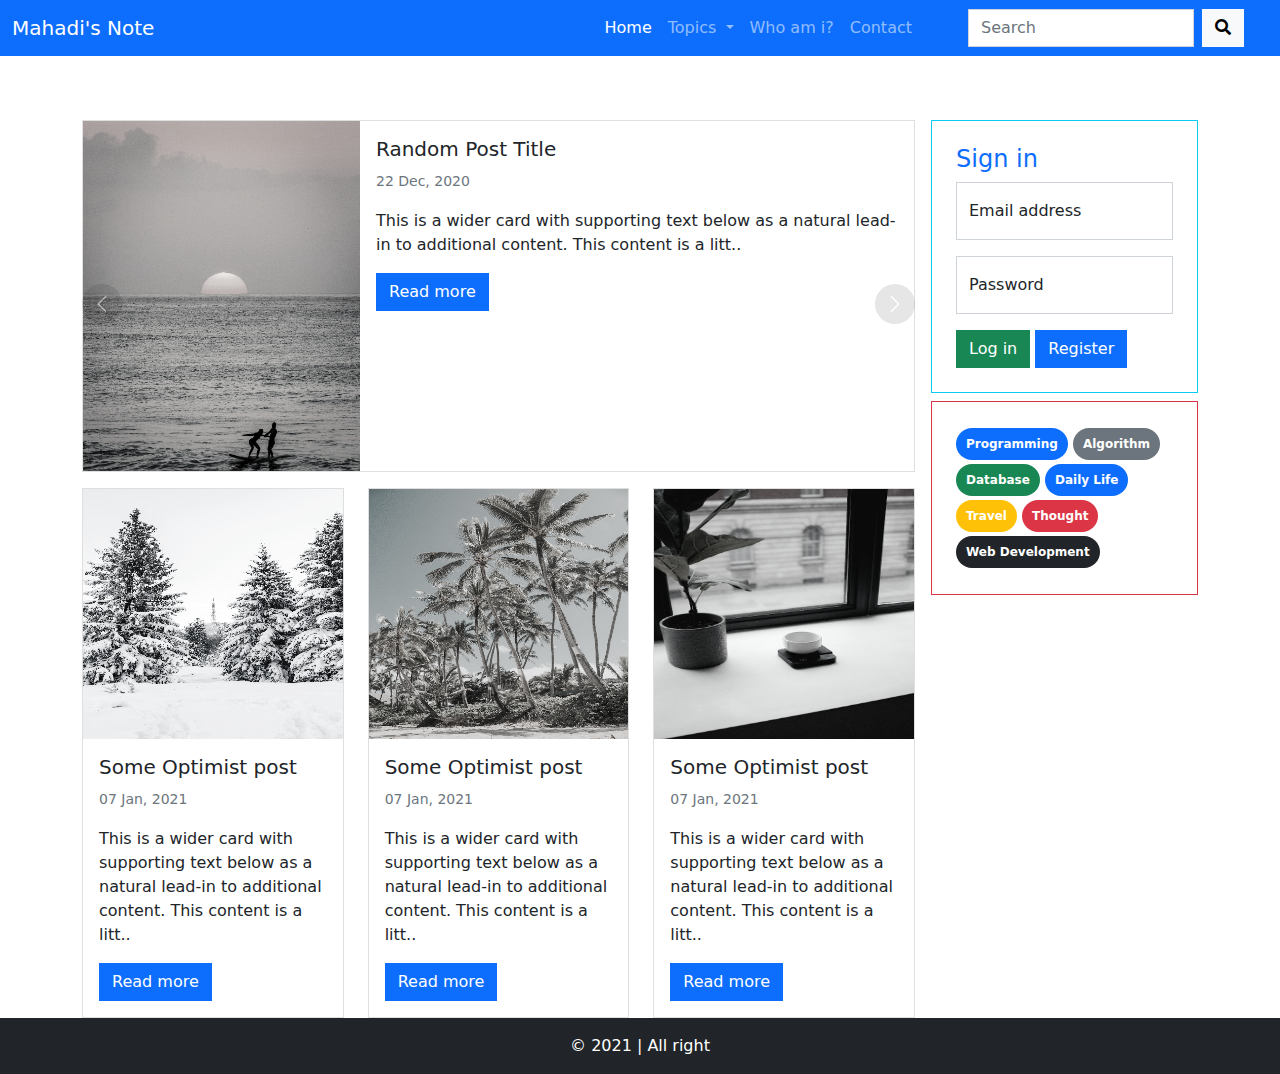
==== template/index.html @ 7c378ea9 "working on template" ====
<!DOCTYPE html>
<html lang="en">
<head>
    <meta charset="UTF-8">
    <meta name="viewport" content="width=device-width, initial-scale=1.0">
    <title>Blog | Mahadi Hasan</title>
    
    <!-- CSS -->
    <link rel="stylesheet" href="resources/css/bootstrap.min.css">
    <link rel="stylesheet" href="resources/css/all.min.css">
    <link rel="stylesheet" href="resources/css/owl.carousel.min.css">
    <link rel="stylesheet" href="resources/css/owl.theme.default.css">
    <link rel="stylesheet" href="resources/css/style.css">
    
    <!-- JavaScript -->
    <script src="resources/js/jquery.min.js" type="text/javascript"></script>
    <script src="resources/js/bootstrap.bundle.min.js" type="text/javascript"></script>
    <script src="resources/js/owl.carousel.min.js" type="text/javascript"></script>
    <script src="resources/js/app.js" type="text/javascript"></script>   
    
</head>
<body>
    <nav class="navbar navbar-expand-lg navbar-dark bg-primary">
        <div class="container-fluid">
            <a class="navbar-brand" href="index.html">Mahadi's Note</a>
            <button class="navbar-toggler" type="button" data-bs-toggle="collapse" data-bs-target="#togglerContent" aria-controls="togglerContent" aria-expanded="false" aria-label="Toggle navigation">
                <span class="navbar-toggler-icon"></span>
            </button>
            <div class="collapse navbar-collapse" id="togglerContent">
                
                <ul class="navbar-nav ms-auto me-5 mb-2 mb-lg-0">
                    
                    <li class="nav-item">
                        <a class="nav-link active" aria-current="page" href="index.html">Home</a>
                    </li>
                    
                    <li class="nav-item dropdown">
                        <a class="nav-link dropdown-toggle" href="#" id="navDrop" role="button" data-bs-toggle="dropdown" aria-expanded="false">
                            Topics
                        </a>
                        <ul class="dropdown-menu" aria-labelledby="navDrop">
                            <li><a class="dropdown-item" href="#">Programming</a></li>
                            <li><a class="dropdown-item" href="#">Algorithm</a></li>
                            <li><hr class="dropdown-divider"></li>
                            <li><a class="dropdown-item" href="#">Web Development</a></li>
                            <li><a class="dropdown-item" href="#">Web Design</a></li>
                            <li><hr class="dropdown-divider"></li>
                            <li><a class="dropdown-item" href="#">Opinion</a></li>
                            <li><a class="dropdown-item" href="#">Random</a></li>
                            
                        </ul>
                    </li>
                    
                    <li class="nav-item">
                        <a class="nav-link" href="about.html">Who am i?</a>
                    </li>
                    
                    <li class="nav-item">
                        <a class="nav-link" href="contact.html">Contact</a>
                    </li>                    
                    
                </ul>
                
                <form class="d-flex">
                    <input class="form-control rounded-0 me-2" type="search" placeholder="Search" aria-label="Search">
                    <button class="btn btn-light rounded-0 me-4" type="submit"><i class="fas fa-search"></i></button>
                </form>
                
            </div>
        </div>
    </nav>
    
    <div class="container overflow-hidden">
        
        <div class="row g-3 mt-5 top-row">
            
            <div class="col-md-9 col-sm-12">

                <div id="topPostSlider" class="carousel slide" data-bs-ride="carousel">
                    
                    <div class="carousel-inner">
                        <div class="carousel-item active">
                            <div class="card rounded-0 mb-3">
                                <div class="row g-0">
            
                                    <div class="col-md-4">
                                        <img src="resources/media/4.jpg" class="img-fluid card-media" alt="">                            
                                    </div>
            
                                    <div class="col-md-8">
                                        <div class="card-body">
                                            <h5 class="card-title">Random Post Title</h5>
                                            <p class="card-text"><small class="text-muted">22 Dec, 2020</small></p>
                                            <p class="card-text">This is a wider card with supporting text below as a natural lead-in to additional content. This content is a litt..</p>
                                            <a href="#" class="btn btn-primary rounded-0">Read more</a>
                                            
                                        </div>
                                    </div>
                                </div>
                            </div>
                        </div>
                        
                        <div class="carousel-item">
                            <div class="card rounded-0 mb-3">
                                <div class="row g-0">
            
                                    <div class="col-md-4">
                                        <img src="resources/media/2.jpg" class="img-fluid card-media" alt="">                            
                                    </div>
            
                                    <div class="col-md-8">
                                        <div class="card-body">
                                            <h5 class="card-title">Another Random Post</h5>
                                            <p class="card-text"><small class="text-muted">28 Dec, 2020</small></p>
                                            <p class="card-text">This is a wider card with supporting text below as a natural lead-in to additional content. This content is a litt..</p>
                                            <a href="#" class="btn btn-primary rounded-0">Read more</a>
                                        </div>
                                    </div>
            
                                </div>
                            </div>
                        </div>
    
                        <div class="carousel-item">
                            <div class="card rounded-0 mb-3">
                                <div class="row g-0">
            
                                    <div class="col-md-4">
                                        <img src="resources/media/5.jpg" class="img-fluid card-media" alt="">                            
                                    </div>
            
                                    <div class="col-md-8">
                                        <div class="card-body">
                                            <h5 class="card-title">Another Exciting Post</h5>
                                            <p class="card-text"><small class="text-muted">01 Jan, 2021</small></p>
                                            <p class="card-text">This is a wider card with supporting text below as a natural lead-in to additional content. This content is a litt..</p>
                                            <a href="#" class="btn btn-primary rounded-0">Read more</a>
                                        </div>
                                    </div>
            
                                </div>
                            </div>
                        </div>
    
                        <div class="carousel-item">
                            <div class="card rounded-0 mb-3">
                                <div class="row g-0">
            
                                    <div class="col-md-4">
                                        <img src="resources/media/4.jpg" class="img-fluid card-media" alt="">                            
                                    </div>
            
                                    <div class="col-md-8">
                                        <div class="card-body">
                                            <h5 class="card-title">Random Detail Post</h5>
                                            <p class="card-text"><small class="text-muted">05 Jan, 2021</small></p>
                                            <p class="card-text">This is a wider card with supporting text below as a natural lead-in to additional content. This content is a litt..</p>
                                            <a href="#" class="btn btn-primary rounded-0">Read more</a>
                                        </div>
                                    </div>
            
                                </div>
                            </div>
                        </div>
    
                        <div class="carousel-item">
                            <div class="card rounded-0 mb-3">
                                <div class="row g-0">
            
                                    <div class="col-md-4">
                                        <img src="resources/media/6.jpg" class="img-fluid card-media" alt="">                            
                                    </div>
            
                                    <div class="col-md-8">
                                        <div class="card-body">
                                            <h5 class="card-title">Another Detail Post</h5>
                                            <p class="card-text"><small class="text-muted">212 Jan, 2021</small></p>
                                            <p class="card-text">This is a wider card with supporting text below as a natural lead-in to additional content. This content is a litt..</p>
                                            <a href="#" class="btn btn-primary rounded-0">Read more</a>
                                        </div>
                                    </div>
            
                                </div>
                            </div>
                        </div>

                    </div>                    

                    <a class="carousel-control-prev" href="#topPostSlider" role="button" data-bs-slide="prev">
                        <span class="carousel-control-prev-icon" aria-hidden="true"></span>
                        <span class="sr-only">Previous</span>
                    </a>
                    <a class="carousel-control-next" href="#topPostSlider" role="button" data-bs-slide="next">
                        <span class="carousel-control-next-icon" aria-hidden="true"></span>
                        <span class="sr-only">Next</span>
                    </a>

                </div>

                <div class="row g-4">

                    <div class="col-md-4 col-sm-12">
                        <div class="card rounded-0">
                            <img src="resources/media/3.jpg" class="card-img-top media-img-top rounded-0" alt="...">
                            <div class="card-body">
                                <h5 class="card-title">Some Optimist post</h5>
                                <p class="card-text"><small class="text-muted">07 Jan, 2021</small></p>
                                <p class="card-text">This is a wider card with supporting text below as a natural lead-in to additional content. This content is a litt..</p>
                                <a href="#" class="btn btn-primary rounded-0">Read more</a>
                            </div>
                        </div>
                    </div>

                    <div class="col-md-4 col-sm-12">
                        <div class="card rounded-0">
                            <img src="resources/media/6.jpg" class="card-img-top media-img-top rounded-0" alt="...">
                            <div class="card-body">
                                <h5 class="card-title">Some Optimist post</h5>
                                <p class="card-text"><small class="text-muted">07 Jan, 2021</small></p>
                                <p class="card-text">This is a wider card with supporting text below as a natural lead-in to additional content. This content is a litt..</p>
                                <a href="#" class="btn btn-primary rounded-0">Read more</a>
                            </div>
                        </div>
                    </div>

                    <div class="col-md-4 col-sm-12">
                        <div class="card rounded-0">
                            <img src="resources/media/5.jpg" class="card-img-top media-img-top rounded-0" alt="...">
                            <div class="card-body">
                                <h5 class="card-title">Some Optimist post</h5>
                                <p class="card-text"><small class="text-muted">07 Jan, 2021</small></p>
                                <p class="card-text">This is a wider card with supporting text below as a natural lead-in to additional content. This content is a litt..</p>
                                <a href="#" class="btn btn-primary rounded-0">Read more</a>
                            </div>
                        </div>
                    </div>

                </div>

            </div>
            
            <div class="col-md-3 col-sm-12">

                <div class="border mb-2 border-info p-4">
                    <h4 class="h4 text-primary">Sign in</h4>

                    <form action="">

                        <div class="form-floating mb-3">
                            <input type="email" class="form-control rounded-0" name="email" id="email" placeholder="name@something.com">
                            <label for="email">Email address</label>
                        </div>

                        <div class="form-floating mb-3">
                            <input type="password" class="form-control rounded-0" name="pass" id="pass" placeholder="********">
                            <label for="pass">Password</label>
                        </div>

                        <button class="btn btn-success rounded-0">Log in</button>
                        <a href="register.php" class="btn btn-primary rounded-0">Register</a>

                    </form>
                        
                </div>

                <div class="border border-danger my-2 tagCloud p-4">
                    <a href="#" class="badge rounded-pill bg-primary">Programming</a>
                    <a href="#" class="badge rounded-pill bg-secondary">Algorithm</a>
                    <a href="#" class="badge rounded-pill bg-success">Database</a>
                    <a href="#" class="badge rounded-pill bg-primary">Daily Life</a>
                    <a href="#" class="badge rounded-pill bg-warning">Travel</a>
                    <a href="#" class="badge rounded-pill bg-danger">Thought</a>
                    <a href="#" class="badge rounded-pill bg-dark">Web Development</a>
                </div>

            </div>

        </div>
        
    </div>

    <footer class="container-fluid">
        <div class="row">
            <div class="col-12 p-3 bg-dark text-white text-center">
                &copy; 2021 | All right
            </div>
        </div>
    </footer>
    
</body>
</html>
---- template/resources/css/style.css ----
.carousel-item .card-media
{   
    min-height: 255px;
    width: 100%;
    max-height: 350px;
    object-fit: cover;
    display: block;
    border-radius: 0;
    filter: grayscale(90%);
    transition: all 0.5s ease;
}

.carousel-item .card .col-md-4:hover > .card-media,
.card:hover > .media-img-top
{
    filter: grayscale(0%);
}

.media-img-top
{
    max-height: 250px;
    filter: grayscale(90%);
    transition: all 0.5s ease;
}

.tagCloud a,
.tagCloud a:hover,
.tagCloud a:active,
.tagCloud a:visited
{
    text-decoration: none;
    padding: 10px;
    margin: 2px 0;
    color: #fff;
}

.carousel-control-prev,
.carousel-control-next
{
    background: rgba(20, 20, 20, 0.212);
    padding: 10px;
    border-radius: 50%;
    width: 40px;
    height: 40px;
    margin: auto;
}
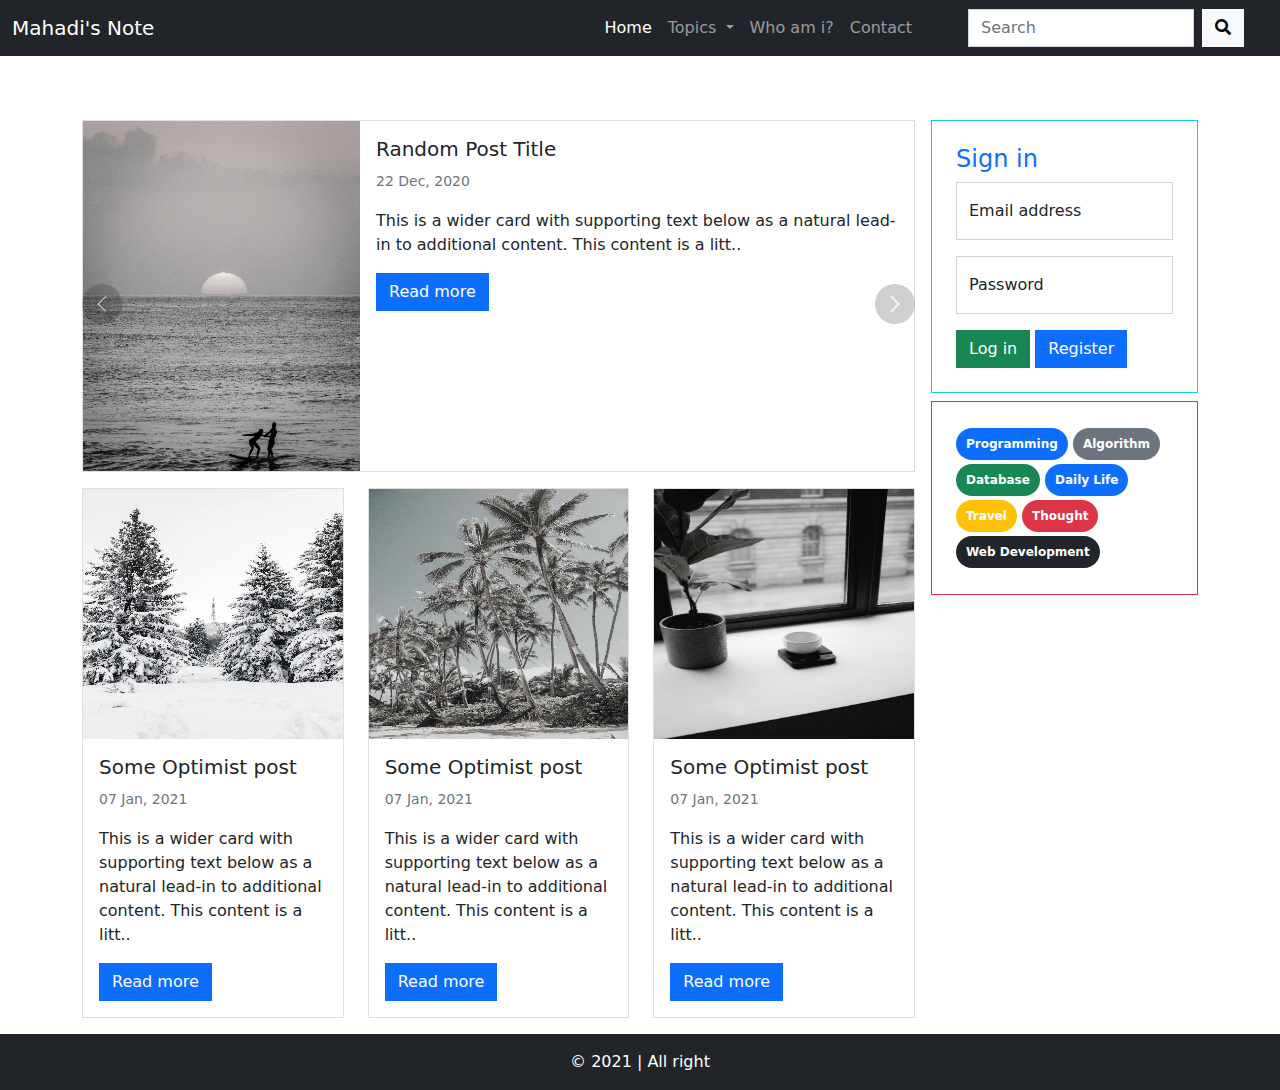
==== commit ae0707d4: "working on template. Re-organize resources, fiximg styles" ====
--- a/template/index.html
+++ b/template/index.html
@@ -6,21 +6,21 @@
     <title>Blog | Mahadi Hasan</title>
     
     <!-- CSS -->
-    <link rel="stylesheet" href="resources/css/bootstrap.min.css">
-    <link rel="stylesheet" href="resources/css/all.min.css">
-    <link rel="stylesheet" href="resources/css/owl.carousel.min.css">
-    <link rel="stylesheet" href="resources/css/owl.theme.default.css">
+    <link rel="stylesheet" href="resources/css/vendor/bootstrap.min.css">
+    <link rel="stylesheet" href="resources/css/vendor/all.min.css">
+    <link rel="stylesheet" href="resources/css/vendor/owl.carousel.min.css">
+    <link rel="stylesheet" href="resources/css/vendor/owl.theme.default.css">
     <link rel="stylesheet" href="resources/css/style.css">
     
     <!-- JavaScript -->
-    <script src="resources/js/jquery.min.js" type="text/javascript"></script>
-    <script src="resources/js/bootstrap.bundle.min.js" type="text/javascript"></script>
-    <script src="resources/js/owl.carousel.min.js" type="text/javascript"></script>
+    <script src="resources/js/vendor/jquery.min.js" type="text/javascript"></script>
+    <script src="resources/js/vendor/bootstrap.bundle.min.js" type="text/javascript"></script>
+    <script src="resources/js/vendor/owl.carousel.min.js" type="text/javascript"></script>
     <script src="resources/js/app.js" type="text/javascript"></script>   
     
 </head>
 <body>
-    <nav class="navbar navbar-expand-lg navbar-dark bg-primary">
+    <nav class="navbar navbar-expand-lg navbar-dark bg-dark">
         <div class="container-fluid">
             <a class="navbar-brand" href="index.html">Mahadi's Note</a>
             <button class="navbar-toggler" type="button" data-bs-toggle="collapse" data-bs-target="#togglerContent" aria-controls="togglerContent" aria-expanded="false" aria-label="Toggle navigation">
@@ -197,7 +197,7 @@
 
                 </div>
 
-                <div class="row g-4">
+                <div class="row mb-3 g-4">
 
                     <div class="col-md-4 col-sm-12">
                         <div class="card rounded-0">
--- a/template/resources/css/vendor/all.min.css
+++ b/template/resources/css/vendor/all.min.css
@@ -0,0 +1,5 @@
+/*!
+ * Font Awesome Free 5.15.1 by @fontawesome - https://fontawesome.com
+ * License - https://fontawesome.com/license/free (Icons: CC BY 4.0, Fonts: SIL OFL 1.1, Code: MIT License)
+ */
+.fa,.fab,.fad,.fal,.far,.fas{-moz-osx-font-smoothing:grayscale;-webkit-font-smoothing:antialiased;display:inline-block;font-style:normal;font-variant:normal;text-rendering:auto;line-height:1}.fa-lg{font-size:1.33333em;line-height:.75em;vertical-align:-.0667em}.fa-xs{font-size:.75em}.fa-sm{font-size:.875em}.fa-1x{font-size:1em}.fa-2x{font-size:2em}.fa-3x{font-size:3em}.fa-4x{font-size:4em}.fa-5x{font-size:5em}.fa-6x{font-size:6em}.fa-7x{font-size:7em}.fa-8x{font-size:8em}.fa-9x{font-size:9em}.fa-10x{font-size:10em}.fa-fw{text-align:center;width:1.25em}.fa-ul{list-style-type:none;margin-left:2.5em;padding-left:0}.fa-ul>li{position:relative}.fa-li{left:-2em;position:absolute;text-align:center;width:2em;line-height:inherit}.fa-border{border:.08em solid #eee;border-radius:.1em;padding:.2em .25em .15em}.fa-pull-left{float:left}.fa-pull-right{float:right}.fa.fa-pull-left,.fab.fa-pull-left,.fal.fa-pull-left,.far.fa-pull-left,.fas.fa-pull-left{margin-right:.3em}.fa.fa-pull-right,.fab.fa-pull-right,.fal.fa-pull-right,.far.fa-pull-right,.fas.fa-pull-right{margin-left:.3em}.fa-spin{-webkit-animation:fa-spin 2s linear infinite;animation:fa-spin 2s linear infinite}.fa-pulse{-webkit-animation:fa-spin 1s steps(8) infinite;animation:fa-spin 1s steps(8) infinite}@-webkit-keyframes fa-spin{0%{-webkit-transform:rotate(0deg);transform:rotate(0deg)}to{-webkit-transform:rotate(1turn);transform:rotate(1turn)}}@keyframes fa-spin{0%{-webkit-transform:rotate(0deg);transform:rotate(0deg)}to{-webkit-transform:rotate(1turn);transform:rotate(1turn)}}.fa-rotate-90{-ms-filter:"progid:DXImageTransform.Microsoft.BasicImage(rotation=1)";-webkit-transform:rotate(90deg);transform:rotate(90deg)}.fa-rotate-180{-ms-filter:"progid:DXImageTransform.Microsoft.BasicImage(rotation=2)";-webkit-transform:rotate(180deg);transform:rotate(180deg)}.fa-rotate-270{-ms-filter:"progid:DXImageTransform.Microsoft.BasicImage(rotation=3)";-webkit-transform:rotate(270deg);transform:rotate(270deg)}.fa-flip-horizontal{-ms-filter:"progid:DXImageTransform.Microsoft.BasicImage(rotation=0, mirror=1)";-webkit-transform:scaleX(-1);transform:scaleX(-1)}.fa-flip-vertical{-webkit-transform:scaleY(-1);transform:scaleY(-1)}.fa-flip-both,.fa-flip-horizontal.fa-flip-vertical,.fa-flip-vertical{-ms-filter:"progid:DXImageTransform.Microsoft.BasicImage(rotation=2, mirror=1)"}.fa-flip-both,.fa-flip-horizontal.fa-flip-vertical{-webkit-transform:scale(-1);transform:scale(-1)}:root .fa-flip-both,:root .fa-flip-horizontal,:root .fa-flip-vertical,:root .fa-rotate-90,:root .fa-rotate-180,:root .fa-rotate-270{-webkit-filter:none;filter:none}.fa-stack{display:inline-block;height:2em;line-height:2em;position:relative;vertical-align:middle;width:2.5em}.fa-stack-1x,.fa-stack-2x{left:0;position:absolute;text-align:center;width:100%}.fa-stack-1x{line-height:inherit}.fa-stack-2x{font-size:2em}.fa-inverse{color:#fff}.fa-500px:before{content:"\f26e"}.fa-accessible-icon:before{content:"\f368"}.fa-accusoft:before{content:"\f369"}.fa-acquisitions-incorporated:before{content:"\f6af"}.fa-ad:before{content:"\f641"}.fa-address-book:before{content:"\f2b9"}.fa-address-card:before{content:"\f2bb"}.fa-adjust:before{content:"\f042"}.fa-adn:before{content:"\f170"}.fa-adversal:before{content:"\f36a"}.fa-affiliatetheme:before{content:"\f36b"}.fa-air-freshener:before{content:"\f5d0"}.fa-airbnb:before{content:"\f834"}.fa-algolia:before{content:"\f36c"}.fa-align-center:before{content:"\f037"}.fa-align-justify:before{content:"\f039"}.fa-align-left:before{content:"\f036"}.fa-align-right:before{content:"\f038"}.fa-alipay:before{content:"\f642"}.fa-allergies:before{content:"\f461"}.fa-amazon:before{content:"\f270"}.fa-amazon-pay:before{content:"\f42c"}.fa-ambulance:before{content:"\f0f9"}.fa-american-sign-language-interpreting:before{content:"\f2a3"}.fa-amilia:before{content:"\f36d"}.fa-anchor:before{content:"\f13d"}.fa-android:before{content:"\f17b"}.fa-angellist:before{content:"\f209"}.fa-angle-double-down:before{content:"\f103"}.fa-angle-double-left:before{content:"\f100"}.fa-angle-double-right:before{content:"\f101"}.fa-angle-double-up:before{content:"\f102"}.fa-angle-down:before{content:"\f107"}.fa-angle-left:before{content:"\f104"}.fa-angle-right:before{content:"\f105"}.fa-angle-up:before{content:"\f106"}.fa-angry:before{content:"\f556"}.fa-angrycreative:before{content:"\f36e"}.fa-angular:before{content:"\f420"}.fa-ankh:before{content:"\f644"}.fa-app-store:before{content:"\f36f"}.fa-app-store-ios:before{content:"\f370"}.fa-apper:before{content:"\f371"}.fa-apple:before{content:"\f179"}.fa-apple-alt:before{content:"\f5d1"}.fa-apple-pay:before{content:"\f415"}.fa-archive:before{content:"\f187"}.fa-archway:before{content:"\f557"}.fa-arrow-alt-circle-down:before{content:"\f358"}.fa-arrow-alt-circle-left:before{content:"\f359"}.fa-arrow-alt-circle-right:before{content:"\f35a"}.fa-arrow-alt-circle-up:before{content:"\f35b"}.fa-arrow-circle-down:before{content:"\f0ab"}.fa-arrow-circle-left:before{content:"\f0a8"}.fa-arrow-circle-right:before{content:"\f0a9"}.fa-arrow-circle-up:before{content:"\f0aa"}.fa-arrow-down:before{content:"\f063"}.fa-arrow-left:before{content:"\f060"}.fa-arrow-right:before{content:"\f061"}.fa-arrow-up:before{content:"\f062"}.fa-arrows-alt:before{content:"\f0b2"}.fa-arrows-alt-h:before{content:"\f337"}.fa-arrows-alt-v:before{content:"\f338"}.fa-artstation:before{content:"\f77a"}.fa-assistive-listening-systems:before{content:"\f2a2"}.fa-asterisk:before{content:"\f069"}.fa-asymmetrik:before{content:"\f372"}.fa-at:before{content:"\f1fa"}.fa-atlas:before{content:"\f558"}.fa-atlassian:before{content:"\f77b"}.fa-atom:before{content:"\f5d2"}.fa-audible:before{content:"\f373"}.fa-audio-description:before{content:"\f29e"}.fa-autoprefixer:before{content:"\f41c"}.fa-avianex:before{content:"\f374"}.fa-aviato:before{content:"\f421"}.fa-award:before{content:"\f559"}.fa-aws:before{content:"\f375"}.fa-baby:before{content:"\f77c"}.fa-baby-carriage:before{content:"\f77d"}.fa-backspace:before{content:"\f55a"}.fa-backward:before{content:"\f04a"}.fa-bacon:before{content:"\f7e5"}.fa-bacteria:before{content:"\e059"}.fa-bacterium:before{content:"\e05a"}.fa-bahai:before{content:"\f666"}.fa-balance-scale:before{content:"\f24e"}.fa-balance-scale-left:before{content:"\f515"}.fa-balance-scale-right:before{content:"\f516"}.fa-ban:before{content:"\f05e"}.fa-band-aid:before{content:"\f462"}.fa-bandcamp:before{content:"\f2d5"}.fa-barcode:before{content:"\f02a"}.fa-bars:before{content:"\f0c9"}.fa-baseball-ball:before{content:"\f433"}.fa-basketball-ball:before{content:"\f434"}.fa-bath:before{content:"\f2cd"}.fa-battery-empty:before{content:"\f244"}.fa-battery-full:before{content:"\f240"}.fa-battery-half:before{content:"\f242"}.fa-battery-quarter:before{content:"\f243"}.fa-battery-three-quarters:before{content:"\f241"}.fa-battle-net:before{content:"\f835"}.fa-bed:before{content:"\f236"}.fa-beer:before{content:"\f0fc"}.fa-behance:before{content:"\f1b4"}.fa-behance-square:before{content:"\f1b5"}.fa-bell:before{content:"\f0f3"}.fa-bell-slash:before{content:"\f1f6"}.fa-bezier-curve:before{content:"\f55b"}.fa-bible:before{content:"\f647"}.fa-bicycle:before{content:"\f206"}.fa-biking:before{content:"\f84a"}.fa-bimobject:before{content:"\f378"}.fa-binoculars:before{content:"\f1e5"}.fa-biohazard:before{content:"\f780"}.fa-birthday-cake:before{content:"\f1fd"}.fa-bitbucket:before{content:"\f171"}.fa-bitcoin:before{content:"\f379"}.fa-bity:before{content:"\f37a"}.fa-black-tie:before{content:"\f27e"}.fa-blackberry:before{content:"\f37b"}.fa-blender:before{content:"\f517"}.fa-blender-phone:before{content:"\f6b6"}.fa-blind:before{content:"\f29d"}.fa-blog:before{content:"\f781"}.fa-blogger:before{content:"\f37c"}.fa-blogger-b:before{content:"\f37d"}.fa-bluetooth:before{content:"\f293"}.fa-bluetooth-b:before{content:"\f294"}.fa-bold:before{content:"\f032"}.fa-bolt:before{content:"\f0e7"}.fa-bomb:before{content:"\f1e2"}.fa-bone:before{content:"\f5d7"}.fa-bong:before{content:"\f55c"}.fa-book:before{content:"\f02d"}.fa-book-dead:before{content:"\f6b7"}.fa-book-medical:before{content:"\f7e6"}.fa-book-open:before{content:"\f518"}.fa-book-reader:before{content:"\f5da"}.fa-bookmark:before{content:"\f02e"}.fa-bootstrap:before{content:"\f836"}.fa-border-all:before{content:"\f84c"}.fa-border-none:before{content:"\f850"}.fa-border-style:before{content:"\f853"}.fa-bowling-ball:before{content:"\f436"}.fa-box:before{content:"\f466"}.fa-box-open:before{content:"\f49e"}.fa-box-tissue:before{content:"\e05b"}.fa-boxes:before{content:"\f468"}.fa-braille:before{content:"\f2a1"}.fa-brain:before{content:"\f5dc"}.fa-bread-slice:before{content:"\f7ec"}.fa-briefcase:before{content:"\f0b1"}.fa-briefcase-medical:before{content:"\f469"}.fa-broadcast-tower:before{content:"\f519"}.fa-broom:before{content:"\f51a"}.fa-brush:before{content:"\f55d"}.fa-btc:before{content:"\f15a"}.fa-buffer:before{content:"\f837"}.fa-bug:before{content:"\f188"}.fa-building:before{content:"\f1ad"}.fa-bullhorn:before{content:"\f0a1"}.fa-bullseye:before{content:"\f140"}.fa-burn:before{content:"\f46a"}.fa-buromobelexperte:before{content:"\f37f"}.fa-bus:before{content:"\f207"}.fa-bus-alt:before{content:"\f55e"}.fa-business-time:before{content:"\f64a"}.fa-buy-n-large:before{content:"\f8a6"}.fa-buysellads:before{content:"\f20d"}.fa-calculator:before{content:"\f1ec"}.fa-calendar:before{content:"\f133"}.fa-calendar-alt:before{content:"\f073"}.fa-calendar-check:before{content:"\f274"}.fa-calendar-day:before{content:"\f783"}.fa-calendar-minus:before{content:"\f272"}.fa-calendar-plus:before{content:"\f271"}.fa-calendar-times:before{content:"\f273"}.fa-calendar-week:before{content:"\f784"}.fa-camera:before{content:"\f030"}.fa-camera-retro:before{content:"\f083"}.fa-campground:before{content:"\f6bb"}.fa-canadian-maple-leaf:before{content:"\f785"}.fa-candy-cane:before{content:"\f786"}.fa-cannabis:before{content:"\f55f"}.fa-capsules:before{content:"\f46b"}.fa-car:before{content:"\f1b9"}.fa-car-alt:before{content:"\f5de"}.fa-car-battery:before{content:"\f5df"}.fa-car-crash:before{content:"\f5e1"}.fa-car-side:before{content:"\f5e4"}.fa-caravan:before{content:"\f8ff"}.fa-caret-down:before{content:"\f0d7"}.fa-caret-left:before{content:"\f0d9"}.fa-caret-right:before{content:"\f0da"}.fa-caret-square-down:before{content:"\f150"}.fa-caret-square-left:before{content:"\f191"}.fa-caret-square-right:before{content:"\f152"}.fa-caret-square-up:before{content:"\f151"}.fa-caret-up:before{content:"\f0d8"}.fa-carrot:before{content:"\f787"}.fa-cart-arrow-down:before{content:"\f218"}.fa-cart-plus:before{content:"\f217"}.fa-cash-register:before{content:"\f788"}.fa-cat:before{content:"\f6be"}.fa-cc-amazon-pay:before{content:"\f42d"}.fa-cc-amex:before{content:"\f1f3"}.fa-cc-apple-pay:before{content:"\f416"}.fa-cc-diners-club:before{content:"\f24c"}.fa-cc-discover:before{content:"\f1f2"}.fa-cc-jcb:before{content:"\f24b"}.fa-cc-mastercard:before{content:"\f1f1"}.fa-cc-paypal:before{content:"\f1f4"}.fa-cc-stripe:before{content:"\f1f5"}.fa-cc-visa:before{content:"\f1f0"}.fa-centercode:before{content:"\f380"}.fa-centos:before{content:"\f789"}.fa-certificate:before{content:"\f0a3"}.fa-chair:before{content:"\f6c0"}.fa-chalkboard:before{content:"\f51b"}.fa-chalkboard-teacher:before{content:"\f51c"}.fa-charging-station:before{content:"\f5e7"}.fa-chart-area:before{content:"\f1fe"}.fa-chart-bar:before{content:"\f080"}.fa-chart-line:before{content:"\f201"}.fa-chart-pie:before{content:"\f200"}.fa-check:before{content:"\f00c"}.fa-check-circle:before{content:"\f058"}.fa-check-double:before{content:"\f560"}.fa-check-square:before{content:"\f14a"}.fa-cheese:before{content:"\f7ef"}.fa-chess:before{content:"\f439"}.fa-chess-bishop:before{content:"\f43a"}.fa-chess-board:before{content:"\f43c"}.fa-chess-king:before{content:"\f43f"}.fa-chess-knight:before{content:"\f441"}.fa-chess-pawn:before{content:"\f443"}.fa-chess-queen:before{content:"\f445"}.fa-chess-rook:before{content:"\f447"}.fa-chevron-circle-down:before{content:"\f13a"}.fa-chevron-circle-left:before{content:"\f137"}.fa-chevron-circle-right:before{content:"\f138"}.fa-chevron-circle-up:before{content:"\f139"}.fa-chevron-down:before{content:"\f078"}.fa-chevron-left:before{content:"\f053"}.fa-chevron-right:before{content:"\f054"}.fa-chevron-up:before{content:"\f077"}.fa-child:before{content:"\f1ae"}.fa-chrome:before{content:"\f268"}.fa-chromecast:before{content:"\f838"}.fa-church:before{content:"\f51d"}.fa-circle:before{content:"\f111"}.fa-circle-notch:before{content:"\f1ce"}.fa-city:before{content:"\f64f"}.fa-clinic-medical:before{content:"\f7f2"}.fa-clipboard:before{content:"\f328"}.fa-clipboard-check:before{content:"\f46c"}.fa-clipboard-list:before{content:"\f46d"}.fa-clock:before{content:"\f017"}.fa-clone:before{content:"\f24d"}.fa-closed-captioning:before{content:"\f20a"}.fa-cloud:before{content:"\f0c2"}.fa-cloud-download-alt:before{content:"\f381"}.fa-cloud-meatball:before{content:"\f73b"}.fa-cloud-moon:before{content:"\f6c3"}.fa-cloud-moon-rain:before{content:"\f73c"}.fa-cloud-rain:before{content:"\f73d"}.fa-cloud-showers-heavy:before{content:"\f740"}.fa-cloud-sun:before{content:"\f6c4"}.fa-cloud-sun-rain:before{content:"\f743"}.fa-cloud-upload-alt:before{content:"\f382"}.fa-cloudflare:before{content:"\e07d"}.fa-cloudscale:before{content:"\f383"}.fa-cloudsmith:before{content:"\f384"}.fa-cloudversify:before{content:"\f385"}.fa-cocktail:before{content:"\f561"}.fa-code:before{content:"\f121"}.fa-code-branch:before{content:"\f126"}.fa-codepen:before{content:"\f1cb"}.fa-codiepie:before{content:"\f284"}.fa-coffee:before{content:"\f0f4"}.fa-cog:before{content:"\f013"}.fa-cogs:before{content:"\f085"}.fa-coins:before{content:"\f51e"}.fa-columns:before{content:"\f0db"}.fa-comment:before{content:"\f075"}.fa-comment-alt:before{content:"\f27a"}.fa-comment-dollar:before{content:"\f651"}.fa-comment-dots:before{content:"\f4ad"}.fa-comment-medical:before{content:"\f7f5"}.fa-comment-slash:before{content:"\f4b3"}.fa-comments:before{content:"\f086"}.fa-comments-dollar:before{content:"\f653"}.fa-compact-disc:before{content:"\f51f"}.fa-compass:before{content:"\f14e"}.fa-compress:before{content:"\f066"}.fa-compress-alt:before{content:"\f422"}.fa-compress-arrows-alt:before{content:"\f78c"}.fa-concierge-bell:before{content:"\f562"}.fa-confluence:before{content:"\f78d"}.fa-connectdevelop:before{content:"\f20e"}.fa-contao:before{content:"\f26d"}.fa-cookie:before{content:"\f563"}.fa-cookie-bite:before{content:"\f564"}.fa-copy:before{content:"\f0c5"}.fa-copyright:before{content:"\f1f9"}.fa-cotton-bureau:before{content:"\f89e"}.fa-couch:before{content:"\f4b8"}.fa-cpanel:before{content:"\f388"}.fa-creative-commons:before{content:"\f25e"}.fa-creative-commons-by:before{content:"\f4e7"}.fa-creative-commons-nc:before{content:"\f4e8"}.fa-creative-commons-nc-eu:before{content:"\f4e9"}.fa-creative-commons-nc-jp:before{content:"\f4ea"}.fa-creative-commons-nd:before{content:"\f4eb"}.fa-creative-commons-pd:before{content:"\f4ec"}.fa-creative-commons-pd-alt:before{content:"\f4ed"}.fa-creative-commons-remix:before{content:"\f4ee"}.fa-creative-commons-sa:before{content:"\f4ef"}.fa-creative-commons-sampling:before{content:"\f4f0"}.fa-creative-commons-sampling-plus:before{content:"\f4f1"}.fa-creative-commons-share:before{content:"\f4f2"}.fa-creative-commons-zero:before{content:"\f4f3"}.fa-credit-card:before{content:"\f09d"}.fa-critical-role:before{content:"\f6c9"}.fa-crop:before{content:"\f125"}.fa-crop-alt:before{content:"\f565"}.fa-cross:before{content:"\f654"}.fa-crosshairs:before{content:"\f05b"}.fa-crow:before{content:"\f520"}.fa-crown:before{content:"\f521"}.fa-crutch:before{content:"\f7f7"}.fa-css3:before{content:"\f13c"}.fa-css3-alt:before{content:"\f38b"}.fa-cube:before{content:"\f1b2"}.fa-cubes:before{content:"\f1b3"}.fa-cut:before{content:"\f0c4"}.fa-cuttlefish:before{content:"\f38c"}.fa-d-and-d:before{content:"\f38d"}.fa-d-and-d-beyond:before{content:"\f6ca"}.fa-dailymotion:before{content:"\e052"}.fa-dashcube:before{content:"\f210"}.fa-database:before{content:"\f1c0"}.fa-deaf:before{content:"\f2a4"}.fa-deezer:before{content:"\e077"}.fa-delicious:before{content:"\f1a5"}.fa-democrat:before{content:"\f747"}.fa-deploydog:before{content:"\f38e"}.fa-deskpro:before{content:"\f38f"}.fa-desktop:before{content:"\f108"}.fa-dev:before{content:"\f6cc"}.fa-deviantart:before{content:"\f1bd"}.fa-dharmachakra:before{content:"\f655"}.fa-dhl:before{content:"\f790"}.fa-diagnoses:before{content:"\f470"}.fa-diaspora:before{content:"\f791"}.fa-dice:before{content:"\f522"}.fa-dice-d20:before{content:"\f6cf"}.fa-dice-d6:before{content:"\f6d1"}.fa-dice-five:before{content:"\f523"}.fa-dice-four:before{content:"\f524"}.fa-dice-one:before{content:"\f525"}.fa-dice-six:before{content:"\f526"}.fa-dice-three:before{content:"\f527"}.fa-dice-two:before{content:"\f528"}.fa-digg:before{content:"\f1a6"}.fa-digital-ocean:before{content:"\f391"}.fa-digital-tachograph:before{content:"\f566"}.fa-directions:before{content:"\f5eb"}.fa-discord:before{content:"\f392"}.fa-discourse:before{content:"\f393"}.fa-disease:before{content:"\f7fa"}.fa-divide:before{content:"\f529"}.fa-dizzy:before{content:"\f567"}.fa-dna:before{content:"\f471"}.fa-dochub:before{content:"\f394"}.fa-docker:before{content:"\f395"}.fa-dog:before{content:"\f6d3"}.fa-dollar-sign:before{content:"\f155"}.fa-dolly:before{content:"\f472"}.fa-dolly-flatbed:before{content:"\f474"}.fa-donate:before{content:"\f4b9"}.fa-door-closed:before{content:"\f52a"}.fa-door-open:before{content:"\f52b"}.fa-dot-circle:before{content:"\f192"}.fa-dove:before{content:"\f4ba"}.fa-download:before{content:"\f019"}.fa-draft2digital:before{content:"\f396"}.fa-drafting-compass:before{content:"\f568"}.fa-dragon:before{content:"\f6d5"}.fa-draw-polygon:before{content:"\f5ee"}.fa-dribbble:before{content:"\f17d"}.fa-dribbble-square:before{content:"\f397"}.fa-dropbox:before{content:"\f16b"}.fa-drum:before{content:"\f569"}.fa-drum-steelpan:before{content:"\f56a"}.fa-drumstick-bite:before{content:"\f6d7"}.fa-drupal:before{content:"\f1a9"}.fa-dumbbell:before{content:"\f44b"}.fa-dumpster:before{content:"\f793"}.fa-dumpster-fire:before{content:"\f794"}.fa-dungeon:before{content:"\f6d9"}.fa-dyalog:before{content:"\f399"}.fa-earlybirds:before{content:"\f39a"}.fa-ebay:before{content:"\f4f4"}.fa-edge:before{content:"\f282"}.fa-edge-legacy:before{content:"\e078"}.fa-edit:before{content:"\f044"}.fa-egg:before{content:"\f7fb"}.fa-eject:before{content:"\f052"}.fa-elementor:before{content:"\f430"}.fa-ellipsis-h:before{content:"\f141"}.fa-ellipsis-v:before{content:"\f142"}.fa-ello:before{content:"\f5f1"}.fa-ember:before{content:"\f423"}.fa-empire:before{content:"\f1d1"}.fa-envelope:before{content:"\f0e0"}.fa-envelope-open:before{content:"\f2b6"}.fa-envelope-open-text:before{content:"\f658"}.fa-envelope-square:before{content:"\f199"}.fa-envira:before{content:"\f299"}.fa-equals:before{content:"\f52c"}.fa-eraser:before{content:"\f12d"}.fa-erlang:before{content:"\f39d"}.fa-ethereum:before{content:"\f42e"}.fa-ethernet:before{content:"\f796"}.fa-etsy:before{content:"\f2d7"}.fa-euro-sign:before{content:"\f153"}.fa-evernote:before{content:"\f839"}.fa-exchange-alt:before{content:"\f362"}.fa-exclamation:before{content:"\f12a"}.fa-exclamation-circle:before{content:"\f06a"}.fa-exclamation-triangle:before{content:"\f071"}.fa-expand:before{content:"\f065"}.fa-expand-alt:before{content:"\f424"}.fa-expand-arrows-alt:before{content:"\f31e"}.fa-expeditedssl:before{content:"\f23e"}.fa-external-link-alt:before{content:"\f35d"}.fa-external-link-square-alt:before{content:"\f360"}.fa-eye:before{content:"\f06e"}.fa-eye-dropper:before{content:"\f1fb"}.fa-eye-slash:before{content:"\f070"}.fa-facebook:before{content:"\f09a"}.fa-facebook-f:before{content:"\f39e"}.fa-facebook-messenger:before{content:"\f39f"}.fa-facebook-square:before{content:"\f082"}.fa-fan:before{content:"\f863"}.fa-fantasy-flight-games:before{content:"\f6dc"}.fa-fast-backward:before{content:"\f049"}.fa-fast-forward:before{content:"\f050"}.fa-faucet:before{content:"\e005"}.fa-fax:before{content:"\f1ac"}.fa-feather:before{content:"\f52d"}.fa-feather-alt:before{content:"\f56b"}.fa-fedex:before{content:"\f797"}.fa-fedora:before{content:"\f798"}.fa-female:before{content:"\f182"}.fa-fighter-jet:before{content:"\f0fb"}.fa-figma:before{content:"\f799"}.fa-file:before{content:"\f15b"}.fa-file-alt:before{content:"\f15c"}.fa-file-archive:before{content:"\f1c6"}.fa-file-audio:before{content:"\f1c7"}.fa-file-code:before{content:"\f1c9"}.fa-file-contract:before{content:"\f56c"}.fa-file-csv:before{content:"\f6dd"}.fa-file-download:before{content:"\f56d"}.fa-file-excel:before{content:"\f1c3"}.fa-file-export:before{content:"\f56e"}.fa-file-image:before{content:"\f1c5"}.fa-file-import:before{content:"\f56f"}.fa-file-invoice:before{content:"\f570"}.fa-file-invoice-dollar:before{content:"\f571"}.fa-file-medical:before{content:"\f477"}.fa-file-medical-alt:before{content:"\f478"}.fa-file-pdf:before{content:"\f1c1"}.fa-file-powerpoint:before{content:"\f1c4"}.fa-file-prescription:before{content:"\f572"}.fa-file-signature:before{content:"\f573"}.fa-file-upload:before{content:"\f574"}.fa-file-video:before{content:"\f1c8"}.fa-file-word:before{content:"\f1c2"}.fa-fill:before{content:"\f575"}.fa-fill-drip:before{content:"\f576"}.fa-film:before{content:"\f008"}.fa-filter:before{content:"\f0b0"}.fa-fingerprint:before{content:"\f577"}.fa-fire:before{content:"\f06d"}.fa-fire-alt:before{content:"\f7e4"}.fa-fire-extinguisher:before{content:"\f134"}.fa-firefox:before{content:"\f269"}.fa-firefox-browser:before{content:"\e007"}.fa-first-aid:before{content:"\f479"}.fa-first-order:before{content:"\f2b0"}.fa-first-order-alt:before{content:"\f50a"}.fa-firstdraft:before{content:"\f3a1"}.fa-fish:before{content:"\f578"}.fa-fist-raised:before{content:"\f6de"}.fa-flag:before{content:"\f024"}.fa-flag-checkered:before{content:"\f11e"}.fa-flag-usa:before{content:"\f74d"}.fa-flask:before{content:"\f0c3"}.fa-flickr:before{content:"\f16e"}.fa-flipboard:before{content:"\f44d"}.fa-flushed:before{content:"\f579"}.fa-fly:before{content:"\f417"}.fa-folder:before{content:"\f07b"}.fa-folder-minus:before{content:"\f65d"}.fa-folder-open:before{content:"\f07c"}.fa-folder-plus:before{content:"\f65e"}.fa-font:before{content:"\f031"}.fa-font-awesome:before{content:"\f2b4"}.fa-font-awesome-alt:before{content:"\f35c"}.fa-font-awesome-flag:before{content:"\f425"}.fa-font-awesome-logo-full:before{content:"\f4e6"}.fa-fonticons:before{content:"\f280"}.fa-fonticons-fi:before{content:"\f3a2"}.fa-football-ball:before{content:"\f44e"}.fa-fort-awesome:before{content:"\f286"}.fa-fort-awesome-alt:before{content:"\f3a3"}.fa-forumbee:before{content:"\f211"}.fa-forward:before{content:"\f04e"}.fa-foursquare:before{content:"\f180"}.fa-free-code-camp:before{content:"\f2c5"}.fa-freebsd:before{content:"\f3a4"}.fa-frog:before{content:"\f52e"}.fa-frown:before{content:"\f119"}.fa-frown-open:before{content:"\f57a"}.fa-fulcrum:before{content:"\f50b"}.fa-funnel-dollar:before{content:"\f662"}.fa-futbol:before{content:"\f1e3"}.fa-galactic-republic:before{content:"\f50c"}.fa-galactic-senate:before{content:"\f50d"}.fa-gamepad:before{content:"\f11b"}.fa-gas-pump:before{content:"\f52f"}.fa-gavel:before{content:"\f0e3"}.fa-gem:before{content:"\f3a5"}.fa-genderless:before{content:"\f22d"}.fa-get-pocket:before{content:"\f265"}.fa-gg:before{content:"\f260"}.fa-gg-circle:before{content:"\f261"}.fa-ghost:before{content:"\f6e2"}.fa-gift:before{content:"\f06b"}.fa-gifts:before{content:"\f79c"}.fa-git:before{content:"\f1d3"}.fa-git-alt:before{content:"\f841"}.fa-git-square:before{content:"\f1d2"}.fa-github:before{content:"\f09b"}.fa-github-alt:before{content:"\f113"}.fa-github-square:before{content:"\f092"}.fa-gitkraken:before{content:"\f3a6"}.fa-gitlab:before{content:"\f296"}.fa-gitter:before{content:"\f426"}.fa-glass-cheers:before{content:"\f79f"}.fa-glass-martini:before{content:"\f000"}.fa-glass-martini-alt:before{content:"\f57b"}.fa-glass-whiskey:before{content:"\f7a0"}.fa-glasses:before{content:"\f530"}.fa-glide:before{content:"\f2a5"}.fa-glide-g:before{content:"\f2a6"}.fa-globe:before{content:"\f0ac"}.fa-globe-africa:before{content:"\f57c"}.fa-globe-americas:before{content:"\f57d"}.fa-globe-asia:before{content:"\f57e"}.fa-globe-europe:before{content:"\f7a2"}.fa-gofore:before{content:"\f3a7"}.fa-golf-ball:before{content:"\f450"}.fa-goodreads:before{content:"\f3a8"}.fa-goodreads-g:before{content:"\f3a9"}.fa-google:before{content:"\f1a0"}.fa-google-drive:before{content:"\f3aa"}.fa-google-pay:before{content:"\e079"}.fa-google-play:before{content:"\f3ab"}.fa-google-plus:before{content:"\f2b3"}.fa-google-plus-g:before{content:"\f0d5"}.fa-google-plus-square:before{content:"\f0d4"}.fa-google-wallet:before{content:"\f1ee"}.fa-gopuram:before{content:"\f664"}.fa-graduation-cap:before{content:"\f19d"}.fa-gratipay:before{content:"\f184"}.fa-grav:before{content:"\f2d6"}.fa-greater-than:before{content:"\f531"}.fa-greater-than-equal:before{content:"\f532"}.fa-grimace:before{content:"\f57f"}.fa-grin:before{content:"\f580"}.fa-grin-alt:before{content:"\f581"}.fa-grin-beam:before{content:"\f582"}.fa-grin-beam-sweat:before{content:"\f583"}.fa-grin-hearts:before{content:"\f584"}.fa-grin-squint:before{content:"\f585"}.fa-grin-squint-tears:before{content:"\f586"}.fa-grin-stars:before{content:"\f587"}.fa-grin-tears:before{content:"\f588"}.fa-grin-tongue:before{content:"\f589"}.fa-grin-tongue-squint:before{content:"\f58a"}.fa-grin-tongue-wink:before{content:"\f58b"}.fa-grin-wink:before{content:"\f58c"}.fa-grip-horizontal:before{content:"\f58d"}.fa-grip-lines:before{content:"\f7a4"}.fa-grip-lines-vertical:before{content:"\f7a5"}.fa-grip-vertical:before{content:"\f58e"}.fa-gripfire:before{content:"\f3ac"}.fa-grunt:before{content:"\f3ad"}.fa-guilded:before{content:"\e07e"}.fa-guitar:before{content:"\f7a6"}.fa-gulp:before{content:"\f3ae"}.fa-h-square:before{content:"\f0fd"}.fa-hacker-news:before{content:"\f1d4"}.fa-hacker-news-square:before{content:"\f3af"}.fa-hackerrank:before{content:"\f5f7"}.fa-hamburger:before{content:"\f805"}.fa-hammer:before{content:"\f6e3"}.fa-hamsa:before{content:"\f665"}.fa-hand-holding:before{content:"\f4bd"}.fa-hand-holding-heart:before{content:"\f4be"}.fa-hand-holding-medical:before{content:"\e05c"}.fa-hand-holding-usd:before{content:"\f4c0"}.fa-hand-holding-water:before{content:"\f4c1"}.fa-hand-lizard:before{content:"\f258"}.fa-hand-middle-finger:before{content:"\f806"}.fa-hand-paper:before{content:"\f256"}.fa-hand-peace:before{content:"\f25b"}.fa-hand-point-down:before{content:"\f0a7"}.fa-hand-point-left:before{content:"\f0a5"}.fa-hand-point-right:before{content:"\f0a4"}.fa-hand-point-up:before{content:"\f0a6"}.fa-hand-pointer:before{content:"\f25a"}.fa-hand-rock:before{content:"\f255"}.fa-hand-scissors:before{content:"\f257"}.fa-hand-sparkles:before{content:"\e05d"}.fa-hand-spock:before{content:"\f259"}.fa-hands:before{content:"\f4c2"}.fa-hands-helping:before{content:"\f4c4"}.fa-hands-wash:before{content:"\e05e"}.fa-handshake:before{content:"\f2b5"}.fa-handshake-alt-slash:before{content:"\e05f"}.fa-handshake-slash:before{content:"\e060"}.fa-hanukiah:before{content:"\f6e6"}.fa-hard-hat:before{content:"\f807"}.fa-hashtag:before{content:"\f292"}.fa-hat-cowboy:before{content:"\f8c0"}.fa-hat-cowboy-side:before{content:"\f8c1"}.fa-hat-wizard:before{content:"\f6e8"}.fa-hdd:before{content:"\f0a0"}.fa-head-side-cough:before{content:"\e061"}.fa-head-side-cough-slash:before{content:"\e062"}.fa-head-side-mask:before{content:"\e063"}.fa-head-side-virus:before{content:"\e064"}.fa-heading:before{content:"\f1dc"}.fa-headphones:before{content:"\f025"}.fa-headphones-alt:before{content:"\f58f"}.fa-headset:before{content:"\f590"}.fa-heart:before{content:"\f004"}.fa-heart-broken:before{content:"\f7a9"}.fa-heartbeat:before{content:"\f21e"}.fa-helicopter:before{content:"\f533"}.fa-highlighter:before{content:"\f591"}.fa-hiking:before{content:"\f6ec"}.fa-hippo:before{content:"\f6ed"}.fa-hips:before{content:"\f452"}.fa-hire-a-helper:before{content:"\f3b0"}.fa-history:before{content:"\f1da"}.fa-hive:before{content:"\e07f"}.fa-hockey-puck:before{content:"\f453"}.fa-holly-berry:before{content:"\f7aa"}.fa-home:before{content:"\f015"}.fa-hooli:before{content:"\f427"}.fa-hornbill:before{content:"\f592"}.fa-horse:before{content:"\f6f0"}.fa-horse-head:before{content:"\f7ab"}.fa-hospital:before{content:"\f0f8"}.fa-hospital-alt:before{content:"\f47d"}.fa-hospital-symbol:before{content:"\f47e"}.fa-hospital-user:before{content:"\f80d"}.fa-hot-tub:before{content:"\f593"}.fa-hotdog:before{content:"\f80f"}.fa-hotel:before{content:"\f594"}.fa-hotjar:before{content:"\f3b1"}.fa-hourglass:before{content:"\f254"}.fa-hourglass-end:before{content:"\f253"}.fa-hourglass-half:before{content:"\f252"}.fa-hourglass-start:before{content:"\f251"}.fa-house-damage:before{content:"\f6f1"}.fa-house-user:before{content:"\e065"}.fa-houzz:before{content:"\f27c"}.fa-hryvnia:before{content:"\f6f2"}.fa-html5:before{content:"\f13b"}.fa-hubspot:before{content:"\f3b2"}.fa-i-cursor:before{content:"\f246"}.fa-ice-cream:before{content:"\f810"}.fa-icicles:before{content:"\f7ad"}.fa-icons:before{content:"\f86d"}.fa-id-badge:before{content:"\f2c1"}.fa-id-card:before{content:"\f2c2"}.fa-id-card-alt:before{content:"\f47f"}.fa-ideal:before{content:"\e013"}.fa-igloo:before{content:"\f7ae"}.fa-image:before{content:"\f03e"}.fa-images:before{content:"\f302"}.fa-imdb:before{content:"\f2d8"}.fa-inbox:before{content:"\f01c"}.fa-indent:before{content:"\f03c"}.fa-industry:before{content:"\f275"}.fa-infinity:before{content:"\f534"}.fa-info:before{content:"\f129"}.fa-info-circle:before{content:"\f05a"}.fa-innosoft:before{content:"\e080"}.fa-instagram:before{content:"\f16d"}.fa-instagram-square:before{content:"\e055"}.fa-instalod:before{content:"\e081"}.fa-intercom:before{content:"\f7af"}.fa-internet-explorer:before{content:"\f26b"}.fa-invision:before{content:"\f7b0"}.fa-ioxhost:before{content:"\f208"}.fa-italic:before{content:"\f033"}.fa-itch-io:before{content:"\f83a"}.fa-itunes:before{content:"\f3b4"}.fa-itunes-note:before{content:"\f3b5"}.fa-java:before{content:"\f4e4"}.fa-jedi:before{content:"\f669"}.fa-jedi-order:before{content:"\f50e"}.fa-jenkins:before{content:"\f3b6"}.fa-jira:before{content:"\f7b1"}.fa-joget:before{content:"\f3b7"}.fa-joint:before{content:"\f595"}.fa-joomla:before{content:"\f1aa"}.fa-journal-whills:before{content:"\f66a"}.fa-js:before{content:"\f3b8"}.fa-js-square:before{content:"\f3b9"}.fa-jsfiddle:before{content:"\f1cc"}.fa-kaaba:before{content:"\f66b"}.fa-kaggle:before{content:"\f5fa"}.fa-key:before{content:"\f084"}.fa-keybase:before{content:"\f4f5"}.fa-keyboard:before{content:"\f11c"}.fa-keycdn:before{content:"\f3ba"}.fa-khanda:before{content:"\f66d"}.fa-kickstarter:before{content:"\f3bb"}.fa-kickstarter-k:before{content:"\f3bc"}.fa-kiss:before{content:"\f596"}.fa-kiss-beam:before{content:"\f597"}.fa-kiss-wink-heart:before{content:"\f598"}.fa-kiwi-bird:before{content:"\f535"}.fa-korvue:before{content:"\f42f"}.fa-landmark:before{content:"\f66f"}.fa-language:before{content:"\f1ab"}.fa-laptop:before{content:"\f109"}.fa-laptop-code:before{content:"\f5fc"}.fa-laptop-house:before{content:"\e066"}.fa-laptop-medical:before{content:"\f812"}.fa-laravel:before{content:"\f3bd"}.fa-lastfm:before{content:"\f202"}.fa-lastfm-square:before{content:"\f203"}.fa-laugh:before{content:"\f599"}.fa-laugh-beam:before{content:"\f59a"}.fa-laugh-squint:before{content:"\f59b"}.fa-laugh-wink:before{content:"\f59c"}.fa-layer-group:before{content:"\f5fd"}.fa-leaf:before{content:"\f06c"}.fa-leanpub:before{content:"\f212"}.fa-lemon:before{content:"\f094"}.fa-less:before{content:"\f41d"}.fa-less-than:before{content:"\f536"}.fa-less-than-equal:before{content:"\f537"}.fa-level-down-alt:before{content:"\f3be"}.fa-level-up-alt:before{content:"\f3bf"}.fa-life-ring:before{content:"\f1cd"}.fa-lightbulb:before{content:"\f0eb"}.fa-line:before{content:"\f3c0"}.fa-link:before{content:"\f0c1"}.fa-linkedin:before{content:"\f08c"}.fa-linkedin-in:before{content:"\f0e1"}.fa-linode:before{content:"\f2b8"}.fa-linux:before{content:"\f17c"}.fa-lira-sign:before{content:"\f195"}.fa-list:before{content:"\f03a"}.fa-list-alt:before{content:"\f022"}.fa-list-ol:before{content:"\f0cb"}.fa-list-ul:before{content:"\f0ca"}.fa-location-arrow:before{content:"\f124"}.fa-lock:before{content:"\f023"}.fa-lock-open:before{content:"\f3c1"}.fa-long-arrow-alt-down:before{content:"\f309"}.fa-long-arrow-alt-left:before{content:"\f30a"}.fa-long-arrow-alt-right:before{content:"\f30b"}.fa-long-arrow-alt-up:before{content:"\f30c"}.fa-low-vision:before{content:"\f2a8"}.fa-luggage-cart:before{content:"\f59d"}.fa-lungs:before{content:"\f604"}.fa-lungs-virus:before{content:"\e067"}.fa-lyft:before{content:"\f3c3"}.fa-magento:before{content:"\f3c4"}.fa-magic:before{content:"\f0d0"}.fa-magnet:before{content:"\f076"}.fa-mail-bulk:before{content:"\f674"}.fa-mailchimp:before{content:"\f59e"}.fa-male:before{content:"\f183"}.fa-mandalorian:before{content:"\f50f"}.fa-map:before{content:"\f279"}.fa-map-marked:before{content:"\f59f"}.fa-map-marked-alt:before{content:"\f5a0"}.fa-map-marker:before{content:"\f041"}.fa-map-marker-alt:before{content:"\f3c5"}.fa-map-pin:before{content:"\f276"}.fa-map-signs:before{content:"\f277"}.fa-markdown:before{content:"\f60f"}.fa-marker:before{content:"\f5a1"}.fa-mars:before{content:"\f222"}.fa-mars-double:before{content:"\f227"}.fa-mars-stroke:before{content:"\f229"}.fa-mars-stroke-h:before{content:"\f22b"}.fa-mars-stroke-v:before{content:"\f22a"}.fa-mask:before{content:"\f6fa"}.fa-mastodon:before{content:"\f4f6"}.fa-maxcdn:before{content:"\f136"}.fa-mdb:before{content:"\f8ca"}.fa-medal:before{content:"\f5a2"}.fa-medapps:before{content:"\f3c6"}.fa-medium:before{content:"\f23a"}.fa-medium-m:before{content:"\f3c7"}.fa-medkit:before{content:"\f0fa"}.fa-medrt:before{content:"\f3c8"}.fa-meetup:before{content:"\f2e0"}.fa-megaport:before{content:"\f5a3"}.fa-meh:before{content:"\f11a"}.fa-meh-blank:before{content:"\f5a4"}.fa-meh-rolling-eyes:before{content:"\f5a5"}.fa-memory:before{content:"\f538"}.fa-mendeley:before{content:"\f7b3"}.fa-menorah:before{content:"\f676"}.fa-mercury:before{content:"\f223"}.fa-meteor:before{content:"\f753"}.fa-microblog:before{content:"\e01a"}.fa-microchip:before{content:"\f2db"}.fa-microphone:before{content:"\f130"}.fa-microphone-alt:before{content:"\f3c9"}.fa-microphone-alt-slash:before{content:"\f539"}.fa-microphone-slash:before{content:"\f131"}.fa-microscope:before{content:"\f610"}.fa-microsoft:before{content:"\f3ca"}.fa-minus:before{content:"\f068"}.fa-minus-circle:before{content:"\f056"}.fa-minus-square:before{content:"\f146"}.fa-mitten:before{content:"\f7b5"}.fa-mix:before{content:"\f3cb"}.fa-mixcloud:before{content:"\f289"}.fa-mixer:before{content:"\e056"}.fa-mizuni:before{content:"\f3cc"}.fa-mobile:before{content:"\f10b"}.fa-mobile-alt:before{content:"\f3cd"}.fa-modx:before{content:"\f285"}.fa-monero:before{content:"\f3d0"}.fa-money-bill:before{content:"\f0d6"}.fa-money-bill-alt:before{content:"\f3d1"}.fa-money-bill-wave:before{content:"\f53a"}.fa-money-bill-wave-alt:before{content:"\f53b"}.fa-money-check:before{content:"\f53c"}.fa-money-check-alt:before{content:"\f53d"}.fa-monument:before{content:"\f5a6"}.fa-moon:before{content:"\f186"}.fa-mortar-pestle:before{content:"\f5a7"}.fa-mosque:before{content:"\f678"}.fa-motorcycle:before{content:"\f21c"}.fa-mountain:before{content:"\f6fc"}.fa-mouse:before{content:"\f8cc"}.fa-mouse-pointer:before{content:"\f245"}.fa-mug-hot:before{content:"\f7b6"}.fa-music:before{content:"\f001"}.fa-napster:before{content:"\f3d2"}.fa-neos:before{content:"\f612"}.fa-network-wired:before{content:"\f6ff"}.fa-neuter:before{content:"\f22c"}.fa-newspaper:before{content:"\f1ea"}.fa-nimblr:before{content:"\f5a8"}.fa-node:before{content:"\f419"}.fa-node-js:before{content:"\f3d3"}.fa-not-equal:before{content:"\f53e"}.fa-notes-medical:before{content:"\f481"}.fa-npm:before{content:"\f3d4"}.fa-ns8:before{content:"\f3d5"}.fa-nutritionix:before{content:"\f3d6"}.fa-object-group:before{content:"\f247"}.fa-object-ungroup:before{content:"\f248"}.fa-octopus-deploy:before{content:"\e082"}.fa-odnoklassniki:before{content:"\f263"}.fa-odnoklassniki-square:before{content:"\f264"}.fa-oil-can:before{content:"\f613"}.fa-old-republic:before{content:"\f510"}.fa-om:before{content:"\f679"}.fa-opencart:before{content:"\f23d"}.fa-openid:before{content:"\f19b"}.fa-opera:before{content:"\f26a"}.fa-optin-monster:before{content:"\f23c"}.fa-orcid:before{content:"\f8d2"}.fa-osi:before{content:"\f41a"}.fa-otter:before{content:"\f700"}.fa-outdent:before{content:"\f03b"}.fa-page4:before{content:"\f3d7"}.fa-pagelines:before{content:"\f18c"}.fa-pager:before{content:"\f815"}.fa-paint-brush:before{content:"\f1fc"}.fa-paint-roller:before{content:"\f5aa"}.fa-palette:before{content:"\f53f"}.fa-palfed:before{content:"\f3d8"}.fa-pallet:before{content:"\f482"}.fa-paper-plane:before{content:"\f1d8"}.fa-paperclip:before{content:"\f0c6"}.fa-parachute-box:before{content:"\f4cd"}.fa-paragraph:before{content:"\f1dd"}.fa-parking:before{content:"\f540"}.fa-passport:before{content:"\f5ab"}.fa-pastafarianism:before{content:"\f67b"}.fa-paste:before{content:"\f0ea"}.fa-patreon:before{content:"\f3d9"}.fa-pause:before{content:"\f04c"}.fa-pause-circle:before{content:"\f28b"}.fa-paw:before{content:"\f1b0"}.fa-paypal:before{content:"\f1ed"}.fa-peace:before{content:"\f67c"}.fa-pen:before{content:"\f304"}.fa-pen-alt:before{content:"\f305"}.fa-pen-fancy:before{content:"\f5ac"}.fa-pen-nib:before{content:"\f5ad"}.fa-pen-square:before{content:"\f14b"}.fa-pencil-alt:before{content:"\f303"}.fa-pencil-ruler:before{content:"\f5ae"}.fa-penny-arcade:before{content:"\f704"}.fa-people-arrows:before{content:"\e068"}.fa-people-carry:before{content:"\f4ce"}.fa-pepper-hot:before{content:"\f816"}.fa-perbyte:before{content:"\e083"}.fa-percent:before{content:"\f295"}.fa-percentage:before{content:"\f541"}.fa-periscope:before{content:"\f3da"}.fa-person-booth:before{content:"\f756"}.fa-phabricator:before{content:"\f3db"}.fa-phoenix-framework:before{content:"\f3dc"}.fa-phoenix-squadron:before{content:"\f511"}.fa-phone:before{content:"\f095"}.fa-phone-alt:before{content:"\f879"}.fa-phone-slash:before{content:"\f3dd"}.fa-phone-square:before{content:"\f098"}.fa-phone-square-alt:before{content:"\f87b"}.fa-phone-volume:before{content:"\f2a0"}.fa-photo-video:before{content:"\f87c"}.fa-php:before{content:"\f457"}.fa-pied-piper:before{content:"\f2ae"}.fa-pied-piper-alt:before{content:"\f1a8"}.fa-pied-piper-hat:before{content:"\f4e5"}.fa-pied-piper-pp:before{content:"\f1a7"}.fa-pied-piper-square:before{content:"\e01e"}.fa-piggy-bank:before{content:"\f4d3"}.fa-pills:before{content:"\f484"}.fa-pinterest:before{content:"\f0d2"}.fa-pinterest-p:before{content:"\f231"}.fa-pinterest-square:before{content:"\f0d3"}.fa-pizza-slice:before{content:"\f818"}.fa-place-of-worship:before{content:"\f67f"}.fa-plane:before{content:"\f072"}.fa-plane-arrival:before{content:"\f5af"}.fa-plane-departure:before{content:"\f5b0"}.fa-plane-slash:before{content:"\e069"}.fa-play:before{content:"\f04b"}.fa-play-circle:before{content:"\f144"}.fa-playstation:before{content:"\f3df"}.fa-plug:before{content:"\f1e6"}.fa-plus:before{content:"\f067"}.fa-plus-circle:before{content:"\f055"}.fa-plus-square:before{content:"\f0fe"}.fa-podcast:before{content:"\f2ce"}.fa-poll:before{content:"\f681"}.fa-poll-h:before{content:"\f682"}.fa-poo:before{content:"\f2fe"}.fa-poo-storm:before{content:"\f75a"}.fa-poop:before{content:"\f619"}.fa-portrait:before{content:"\f3e0"}.fa-pound-sign:before{content:"\f154"}.fa-power-off:before{content:"\f011"}.fa-pray:before{content:"\f683"}.fa-praying-hands:before{content:"\f684"}.fa-prescription:before{content:"\f5b1"}.fa-prescription-bottle:before{content:"\f485"}.fa-prescription-bottle-alt:before{content:"\f486"}.fa-print:before{content:"\f02f"}.fa-procedures:before{content:"\f487"}.fa-product-hunt:before{content:"\f288"}.fa-project-diagram:before{content:"\f542"}.fa-pump-medical:before{content:"\e06a"}.fa-pump-soap:before{content:"\e06b"}.fa-pushed:before{content:"\f3e1"}.fa-puzzle-piece:before{content:"\f12e"}.fa-python:before{content:"\f3e2"}.fa-qq:before{content:"\f1d6"}.fa-qrcode:before{content:"\f029"}.fa-question:before{content:"\f128"}.fa-question-circle:before{content:"\f059"}.fa-quidditch:before{content:"\f458"}.fa-quinscape:before{content:"\f459"}.fa-quora:before{content:"\f2c4"}.fa-quote-left:before{content:"\f10d"}.fa-quote-right:before{content:"\f10e"}.fa-quran:before{content:"\f687"}.fa-r-project:before{content:"\f4f7"}.fa-radiation:before{content:"\f7b9"}.fa-radiation-alt:before{content:"\f7ba"}.fa-rainbow:before{content:"\f75b"}.fa-random:before{content:"\f074"}.fa-raspberry-pi:before{content:"\f7bb"}.fa-ravelry:before{content:"\f2d9"}.fa-react:before{content:"\f41b"}.fa-reacteurope:before{content:"\f75d"}.fa-readme:before{content:"\f4d5"}.fa-rebel:before{content:"\f1d0"}.fa-receipt:before{content:"\f543"}.fa-record-vinyl:before{content:"\f8d9"}.fa-recycle:before{content:"\f1b8"}.fa-red-river:before{content:"\f3e3"}.fa-reddit:before{content:"\f1a1"}.fa-reddit-alien:before{content:"\f281"}.fa-reddit-square:before{content:"\f1a2"}.fa-redhat:before{content:"\f7bc"}.fa-redo:before{content:"\f01e"}.fa-redo-alt:before{content:"\f2f9"}.fa-registered:before{content:"\f25d"}.fa-remove-format:before{content:"\f87d"}.fa-renren:before{content:"\f18b"}.fa-reply:before{content:"\f3e5"}.fa-reply-all:before{content:"\f122"}.fa-replyd:before{content:"\f3e6"}.fa-republican:before{content:"\f75e"}.fa-researchgate:before{content:"\f4f8"}.fa-resolving:before{content:"\f3e7"}.fa-restroom:before{content:"\f7bd"}.fa-retweet:before{content:"\f079"}.fa-rev:before{content:"\f5b2"}.fa-ribbon:before{content:"\f4d6"}.fa-ring:before{content:"\f70b"}.fa-road:before{content:"\f018"}.fa-robot:before{content:"\f544"}.fa-rocket:before{content:"\f135"}.fa-rocketchat:before{content:"\f3e8"}.fa-rockrms:before{content:"\f3e9"}.fa-route:before{content:"\f4d7"}.fa-rss:before{content:"\f09e"}.fa-rss-square:before{content:"\f143"}.fa-ruble-sign:before{content:"\f158"}.fa-ruler:before{content:"\f545"}.fa-ruler-combined:before{content:"\f546"}.fa-ruler-horizontal:before{content:"\f547"}.fa-ruler-vertical:before{content:"\f548"}.fa-running:before{content:"\f70c"}.fa-rupee-sign:before{content:"\f156"}.fa-rust:before{content:"\e07a"}.fa-sad-cry:before{content:"\f5b3"}.fa-sad-tear:before{content:"\f5b4"}.fa-safari:before{content:"\f267"}.fa-salesforce:before{content:"\f83b"}.fa-sass:before{content:"\f41e"}.fa-satellite:before{content:"\f7bf"}.fa-satellite-dish:before{content:"\f7c0"}.fa-save:before{content:"\f0c7"}.fa-schlix:before{content:"\f3ea"}.fa-school:before{content:"\f549"}.fa-screwdriver:before{content:"\f54a"}.fa-scribd:before{content:"\f28a"}.fa-scroll:before{content:"\f70e"}.fa-sd-card:before{content:"\f7c2"}.fa-search:before{content:"\f002"}.fa-search-dollar:before{content:"\f688"}.fa-search-location:before{content:"\f689"}.fa-search-minus:before{content:"\f010"}.fa-search-plus:before{content:"\f00e"}.fa-searchengin:before{content:"\f3eb"}.fa-seedling:before{content:"\f4d8"}.fa-sellcast:before{content:"\f2da"}.fa-sellsy:before{content:"\f213"}.fa-server:before{content:"\f233"}.fa-servicestack:before{content:"\f3ec"}.fa-shapes:before{content:"\f61f"}.fa-share:before{content:"\f064"}.fa-share-alt:before{content:"\f1e0"}.fa-share-alt-square:before{content:"\f1e1"}.fa-share-square:before{content:"\f14d"}.fa-shekel-sign:before{content:"\f20b"}.fa-shield-alt:before{content:"\f3ed"}.fa-shield-virus:before{content:"\e06c"}.fa-ship:before{content:"\f21a"}.fa-shipping-fast:before{content:"\f48b"}.fa-shirtsinbulk:before{content:"\f214"}.fa-shoe-prints:before{content:"\f54b"}.fa-shopify:before{content:"\e057"}.fa-shopping-bag:before{content:"\f290"}.fa-shopping-basket:before{content:"\f291"}.fa-shopping-cart:before{content:"\f07a"}.fa-shopware:before{content:"\f5b5"}.fa-shower:before{content:"\f2cc"}.fa-shuttle-van:before{content:"\f5b6"}.fa-sign:before{content:"\f4d9"}.fa-sign-in-alt:before{content:"\f2f6"}.fa-sign-language:before{content:"\f2a7"}.fa-sign-out-alt:before{content:"\f2f5"}.fa-signal:before{content:"\f012"}.fa-signature:before{content:"\f5b7"}.fa-sim-card:before{content:"\f7c4"}.fa-simplybuilt:before{content:"\f215"}.fa-sink:before{content:"\e06d"}.fa-sistrix:before{content:"\f3ee"}.fa-sitemap:before{content:"\f0e8"}.fa-sith:before{content:"\f512"}.fa-skating:before{content:"\f7c5"}.fa-sketch:before{content:"\f7c6"}.fa-skiing:before{content:"\f7c9"}.fa-skiing-nordic:before{content:"\f7ca"}.fa-skull:before{content:"\f54c"}.fa-skull-crossbones:before{content:"\f714"}.fa-skyatlas:before{content:"\f216"}.fa-skype:before{content:"\f17e"}.fa-slack:before{content:"\f198"}.fa-slack-hash:before{content:"\f3ef"}.fa-slash:before{content:"\f715"}.fa-sleigh:before{content:"\f7cc"}.fa-sliders-h:before{content:"\f1de"}.fa-slideshare:before{content:"\f1e7"}.fa-smile:before{content:"\f118"}.fa-smile-beam:before{content:"\f5b8"}.fa-smile-wink:before{content:"\f4da"}.fa-smog:before{content:"\f75f"}.fa-smoking:before{content:"\f48d"}.fa-smoking-ban:before{content:"\f54d"}.fa-sms:before{content:"\f7cd"}.fa-snapchat:before{content:"\f2ab"}.fa-snapchat-ghost:before{content:"\f2ac"}.fa-snapchat-square:before{content:"\f2ad"}.fa-snowboarding:before{content:"\f7ce"}.fa-snowflake:before{content:"\f2dc"}.fa-snowman:before{content:"\f7d0"}.fa-snowplow:before{content:"\f7d2"}.fa-soap:before{content:"\e06e"}.fa-socks:before{content:"\f696"}.fa-solar-panel:before{content:"\f5ba"}.fa-sort:before{content:"\f0dc"}.fa-sort-alpha-down:before{content:"\f15d"}.fa-sort-alpha-down-alt:before{content:"\f881"}.fa-sort-alpha-up:before{content:"\f15e"}.fa-sort-alpha-up-alt:before{content:"\f882"}.fa-sort-amount-down:before{content:"\f160"}.fa-sort-amount-down-alt:before{content:"\f884"}.fa-sort-amount-up:before{content:"\f161"}.fa-sort-amount-up-alt:before{content:"\f885"}.fa-sort-down:before{content:"\f0dd"}.fa-sort-numeric-down:before{content:"\f162"}.fa-sort-numeric-down-alt:before{content:"\f886"}.fa-sort-numeric-up:before{content:"\f163"}.fa-sort-numeric-up-alt:before{content:"\f887"}.fa-sort-up:before{content:"\f0de"}.fa-soundcloud:before{content:"\f1be"}.fa-sourcetree:before{content:"\f7d3"}.fa-spa:before{content:"\f5bb"}.fa-space-shuttle:before{content:"\f197"}.fa-speakap:before{content:"\f3f3"}.fa-speaker-deck:before{content:"\f83c"}.fa-spell-check:before{content:"\f891"}.fa-spider:before{content:"\f717"}.fa-spinner:before{content:"\f110"}.fa-splotch:before{content:"\f5bc"}.fa-spotify:before{content:"\f1bc"}.fa-spray-can:before{content:"\f5bd"}.fa-square:before{content:"\f0c8"}.fa-square-full:before{content:"\f45c"}.fa-square-root-alt:before{content:"\f698"}.fa-squarespace:before{content:"\f5be"}.fa-stack-exchange:before{content:"\f18d"}.fa-stack-overflow:before{content:"\f16c"}.fa-stackpath:before{content:"\f842"}.fa-stamp:before{content:"\f5bf"}.fa-star:before{content:"\f005"}.fa-star-and-crescent:before{content:"\f699"}.fa-star-half:before{content:"\f089"}.fa-star-half-alt:before{content:"\f5c0"}.fa-star-of-david:before{content:"\f69a"}.fa-star-of-life:before{content:"\f621"}.fa-staylinked:before{content:"\f3f5"}.fa-steam:before{content:"\f1b6"}.fa-steam-square:before{content:"\f1b7"}.fa-steam-symbol:before{content:"\f3f6"}.fa-step-backward:before{content:"\f048"}.fa-step-forward:before{content:"\f051"}.fa-stethoscope:before{content:"\f0f1"}.fa-sticker-mule:before{content:"\f3f7"}.fa-sticky-note:before{content:"\f249"}.fa-stop:before{content:"\f04d"}.fa-stop-circle:before{content:"\f28d"}.fa-stopwatch:before{content:"\f2f2"}.fa-stopwatch-20:before{content:"\e06f"}.fa-store:before{content:"\f54e"}.fa-store-alt:before{content:"\f54f"}.fa-store-alt-slash:before{content:"\e070"}.fa-store-slash:before{content:"\e071"}.fa-strava:before{content:"\f428"}.fa-stream:before{content:"\f550"}.fa-street-view:before{content:"\f21d"}.fa-strikethrough:before{content:"\f0cc"}.fa-stripe:before{content:"\f429"}.fa-stripe-s:before{content:"\f42a"}.fa-stroopwafel:before{content:"\f551"}.fa-studiovinari:before{content:"\f3f8"}.fa-stumbleupon:before{content:"\f1a4"}.fa-stumbleupon-circle:before{content:"\f1a3"}.fa-subscript:before{content:"\f12c"}.fa-subway:before{content:"\f239"}.fa-suitcase:before{content:"\f0f2"}.fa-suitcase-rolling:before{content:"\f5c1"}.fa-sun:before{content:"\f185"}.fa-superpowers:before{content:"\f2dd"}.fa-superscript:before{content:"\f12b"}.fa-supple:before{content:"\f3f9"}.fa-surprise:before{content:"\f5c2"}.fa-suse:before{content:"\f7d6"}.fa-swatchbook:before{content:"\f5c3"}.fa-swift:before{content:"\f8e1"}.fa-swimmer:before{content:"\f5c4"}.fa-swimming-pool:before{content:"\f5c5"}.fa-symfony:before{content:"\f83d"}.fa-synagogue:before{content:"\f69b"}.fa-sync:before{content:"\f021"}.fa-sync-alt:before{content:"\f2f1"}.fa-syringe:before{content:"\f48e"}.fa-table:before{content:"\f0ce"}.fa-table-tennis:before{content:"\f45d"}.fa-tablet:before{content:"\f10a"}.fa-tablet-alt:before{content:"\f3fa"}.fa-tablets:before{content:"\f490"}.fa-tachometer-alt:before{content:"\f3fd"}.fa-tag:before{content:"\f02b"}.fa-tags:before{content:"\f02c"}.fa-tape:before{content:"\f4db"}.fa-tasks:before{content:"\f0ae"}.fa-taxi:before{content:"\f1ba"}.fa-teamspeak:before{content:"\f4f9"}.fa-teeth:before{content:"\f62e"}.fa-teeth-open:before{content:"\f62f"}.fa-telegram:before{content:"\f2c6"}.fa-telegram-plane:before{content:"\f3fe"}.fa-temperature-high:before{content:"\f769"}.fa-temperature-low:before{content:"\f76b"}.fa-tencent-weibo:before{content:"\f1d5"}.fa-tenge:before{content:"\f7d7"}.fa-terminal:before{content:"\f120"}.fa-text-height:before{content:"\f034"}.fa-text-width:before{content:"\f035"}.fa-th:before{content:"\f00a"}.fa-th-large:before{content:"\f009"}.fa-th-list:before{content:"\f00b"}.fa-the-red-yeti:before{content:"\f69d"}.fa-theater-masks:before{content:"\f630"}.fa-themeco:before{content:"\f5c6"}.fa-themeisle:before{content:"\f2b2"}.fa-thermometer:before{content:"\f491"}.fa-thermometer-empty:before{content:"\f2cb"}.fa-thermometer-full:before{content:"\f2c7"}.fa-thermometer-half:before{content:"\f2c9"}.fa-thermometer-quarter:before{content:"\f2ca"}.fa-thermometer-three-quarters:before{content:"\f2c8"}.fa-think-peaks:before{content:"\f731"}.fa-thumbs-down:before{content:"\f165"}.fa-thumbs-up:before{content:"\f164"}.fa-thumbtack:before{content:"\f08d"}.fa-ticket-alt:before{content:"\f3ff"}.fa-tiktok:before{content:"\e07b"}.fa-times:before{content:"\f00d"}.fa-times-circle:before{content:"\f057"}.fa-tint:before{content:"\f043"}.fa-tint-slash:before{content:"\f5c7"}.fa-tired:before{content:"\f5c8"}.fa-toggle-off:before{content:"\f204"}.fa-toggle-on:before{content:"\f205"}.fa-toilet:before{content:"\f7d8"}.fa-toilet-paper:before{content:"\f71e"}.fa-toilet-paper-slash:before{content:"\e072"}.fa-toolbox:before{content:"\f552"}.fa-tools:before{content:"\f7d9"}.fa-tooth:before{content:"\f5c9"}.fa-torah:before{content:"\f6a0"}.fa-torii-gate:before{content:"\f6a1"}.fa-tractor:before{content:"\f722"}.fa-trade-federation:before{content:"\f513"}.fa-trademark:before{content:"\f25c"}.fa-traffic-light:before{content:"\f637"}.fa-trailer:before{content:"\e041"}.fa-train:before{content:"\f238"}.fa-tram:before{content:"\f7da"}.fa-transgender:before{content:"\f224"}.fa-transgender-alt:before{content:"\f225"}.fa-trash:before{content:"\f1f8"}.fa-trash-alt:before{content:"\f2ed"}.fa-trash-restore:before{content:"\f829"}.fa-trash-restore-alt:before{content:"\f82a"}.fa-tree:before{content:"\f1bb"}.fa-trello:before{content:"\f181"}.fa-tripadvisor:before{content:"\f262"}.fa-trophy:before{content:"\f091"}.fa-truck:before{content:"\f0d1"}.fa-truck-loading:before{content:"\f4de"}.fa-truck-monster:before{content:"\f63b"}.fa-truck-moving:before{content:"\f4df"}.fa-truck-pickup:before{content:"\f63c"}.fa-tshirt:before{content:"\f553"}.fa-tty:before{content:"\f1e4"}.fa-tumblr:before{content:"\f173"}.fa-tumblr-square:before{content:"\f174"}.fa-tv:before{content:"\f26c"}.fa-twitch:before{content:"\f1e8"}.fa-twitter:before{content:"\f099"}.fa-twitter-square:before{content:"\f081"}.fa-typo3:before{content:"\f42b"}.fa-uber:before{content:"\f402"}.fa-ubuntu:before{content:"\f7df"}.fa-uikit:before{content:"\f403"}.fa-umbraco:before{content:"\f8e8"}.fa-umbrella:before{content:"\f0e9"}.fa-umbrella-beach:before{content:"\f5ca"}.fa-uncharted:before{content:"\e084"}.fa-underline:before{content:"\f0cd"}.fa-undo:before{content:"\f0e2"}.fa-undo-alt:before{content:"\f2ea"}.fa-uniregistry:before{content:"\f404"}.fa-unity:before{content:"\e049"}.fa-universal-access:before{content:"\f29a"}.fa-university:before{content:"\f19c"}.fa-unlink:before{content:"\f127"}.fa-unlock:before{content:"\f09c"}.fa-unlock-alt:before{content:"\f13e"}.fa-unsplash:before{content:"\e07c"}.fa-untappd:before{content:"\f405"}.fa-upload:before{content:"\f093"}.fa-ups:before{content:"\f7e0"}.fa-usb:before{content:"\f287"}.fa-user:before{content:"\f007"}.fa-user-alt:before{content:"\f406"}.fa-user-alt-slash:before{content:"\f4fa"}.fa-user-astronaut:before{content:"\f4fb"}.fa-user-check:before{content:"\f4fc"}.fa-user-circle:before{content:"\f2bd"}.fa-user-clock:before{content:"\f4fd"}.fa-user-cog:before{content:"\f4fe"}.fa-user-edit:before{content:"\f4ff"}.fa-user-friends:before{content:"\f500"}.fa-user-graduate:before{content:"\f501"}.fa-user-injured:before{content:"\f728"}.fa-user-lock:before{content:"\f502"}.fa-user-md:before{content:"\f0f0"}.fa-user-minus:before{content:"\f503"}.fa-user-ninja:before{content:"\f504"}.fa-user-nurse:before{content:"\f82f"}.fa-user-plus:before{content:"\f234"}.fa-user-secret:before{content:"\f21b"}.fa-user-shield:before{content:"\f505"}.fa-user-slash:before{content:"\f506"}.fa-user-tag:before{content:"\f507"}.fa-user-tie:before{content:"\f508"}.fa-user-times:before{content:"\f235"}.fa-users:before{content:"\f0c0"}.fa-users-cog:before{content:"\f509"}.fa-users-slash:before{content:"\e073"}.fa-usps:before{content:"\f7e1"}.fa-ussunnah:before{content:"\f407"}.fa-utensil-spoon:before{content:"\f2e5"}.fa-utensils:before{content:"\f2e7"}.fa-vaadin:before{content:"\f408"}.fa-vector-square:before{content:"\f5cb"}.fa-venus:before{content:"\f221"}.fa-venus-double:before{content:"\f226"}.fa-venus-mars:before{content:"\f228"}.fa-vest:before{content:"\e085"}.fa-vest-patches:before{content:"\e086"}.fa-viacoin:before{content:"\f237"}.fa-viadeo:before{content:"\f2a9"}.fa-viadeo-square:before{content:"\f2aa"}.fa-vial:before{content:"\f492"}.fa-vials:before{content:"\f493"}.fa-viber:before{content:"\f409"}.fa-video:before{content:"\f03d"}.fa-video-slash:before{content:"\f4e2"}.fa-vihara:before{content:"\f6a7"}.fa-vimeo:before{content:"\f40a"}.fa-vimeo-square:before{content:"\f194"}.fa-vimeo-v:before{content:"\f27d"}.fa-vine:before{content:"\f1ca"}.fa-virus:before{content:"\e074"}.fa-virus-slash:before{content:"\e075"}.fa-viruses:before{content:"\e076"}.fa-vk:before{content:"\f189"}.fa-vnv:before{content:"\f40b"}.fa-voicemail:before{content:"\f897"}.fa-volleyball-ball:before{content:"\f45f"}.fa-volume-down:before{content:"\f027"}.fa-volume-mute:before{content:"\f6a9"}.fa-volume-off:before{content:"\f026"}.fa-volume-up:before{content:"\f028"}.fa-vote-yea:before{content:"\f772"}.fa-vr-cardboard:before{content:"\f729"}.fa-vuejs:before{content:"\f41f"}.fa-walking:before{content:"\f554"}.fa-wallet:before{content:"\f555"}.fa-warehouse:before{content:"\f494"}.fa-watchman-monitoring:before{content:"\e087"}.fa-water:before{content:"\f773"}.fa-wave-square:before{content:"\f83e"}.fa-waze:before{content:"\f83f"}.fa-weebly:before{content:"\f5cc"}.fa-weibo:before{content:"\f18a"}.fa-weight:before{content:"\f496"}.fa-weight-hanging:before{content:"\f5cd"}.fa-weixin:before{content:"\f1d7"}.fa-whatsapp:before{content:"\f232"}.fa-whatsapp-square:before{content:"\f40c"}.fa-wheelchair:before{content:"\f193"}.fa-whmcs:before{content:"\f40d"}.fa-wifi:before{content:"\f1eb"}.fa-wikipedia-w:before{content:"\f266"}.fa-wind:before{content:"\f72e"}.fa-window-close:before{content:"\f410"}.fa-window-maximize:before{content:"\f2d0"}.fa-window-minimize:before{content:"\f2d1"}.fa-window-restore:before{content:"\f2d2"}.fa-windows:before{content:"\f17a"}.fa-wine-bottle:before{content:"\f72f"}.fa-wine-glass:before{content:"\f4e3"}.fa-wine-glass-alt:before{content:"\f5ce"}.fa-wix:before{content:"\f5cf"}.fa-wizards-of-the-coast:before{content:"\f730"}.fa-wodu:before{content:"\e088"}.fa-wolf-pack-battalion:before{content:"\f514"}.fa-won-sign:before{content:"\f159"}.fa-wordpress:before{content:"\f19a"}.fa-wordpress-simple:before{content:"\f411"}.fa-wpbeginner:before{content:"\f297"}.fa-wpexplorer:before{content:"\f2de"}.fa-wpforms:before{content:"\f298"}.fa-wpressr:before{content:"\f3e4"}.fa-wrench:before{content:"\f0ad"}.fa-x-ray:before{content:"\f497"}.fa-xbox:before{content:"\f412"}.fa-xing:before{content:"\f168"}.fa-xing-square:before{content:"\f169"}.fa-y-combinator:before{content:"\f23b"}.fa-yahoo:before{content:"\f19e"}.fa-yammer:before{content:"\f840"}.fa-yandex:before{content:"\f413"}.fa-yandex-international:before{content:"\f414"}.fa-yarn:before{content:"\f7e3"}.fa-yelp:before{content:"\f1e9"}.fa-yen-sign:before{content:"\f157"}.fa-yin-yang:before{content:"\f6ad"}.fa-yoast:before{content:"\f2b1"}.fa-youtube:before{content:"\f167"}.fa-youtube-square:before{content:"\f431"}.fa-zhihu:before{content:"\f63f"}.sr-only{border:0;clip:rect(0,0,0,0);height:1px;margin:-1px;overflow:hidden;padding:0;position:absolute;width:1px}.sr-only-focusable:active,.sr-only-focusable:focus{clip:auto;height:auto;margin:0;overflow:visible;position:static;width:auto}@font-face{font-family:"Font Awesome 5 Brands";font-style:normal;font-weight:400;font-display:block;src:url(../../webfonts/fa-brands-400.eot);src:url(../../webfonts/fa-brands-400.eot?#iefix) format("embedded-opentype"),url(../../webfonts/fa-brands-400.woff2) format("woff2"),url(../../webfonts/fa-brands-400.woff) format("woff"),url(../../webfonts/fa-brands-400.ttf) format("truetype"),url(../../webfonts/fa-brands-400.svg#fontawesome) format("svg")}.fab{font-family:"Font Awesome 5 Brands"}@font-face{font-family:"Font Awesome 5 Free";font-style:normal;font-weight:400;font-display:block;src:url(../../webfonts/fa-regular-400.eot);src:url(../../webfonts/fa-regular-400.eot?#iefix) format("embedded-opentype"),url(../../webfonts/fa-regular-400.woff2) format("woff2"),url(../../webfonts/fa-regular-400.woff) format("woff"),url(../../webfonts/fa-regular-400.ttf) format("truetype"),url(../../webfonts/fa-regular-400.svg#fontawesome) format("svg")}.fab,.far{font-weight:400}@font-face{font-family:"Font Awesome 5 Free";font-style:normal;font-weight:900;font-display:block;src:url(../../webfonts/fa-solid-900.eot);src:url(../../webfonts/fa-solid-900.eot?#iefix) format("embedded-opentype"),url(../../webfonts/fa-solid-900.woff2) format("woff2"),url(../../webfonts/fa-solid-900.woff) format("woff"),url(../../webfonts/fa-solid-900.ttf) format("truetype"),url(../../webfonts/fa-solid-900.svg#fontawesome) format("svg")}.fa,.far,.fas{font-family:"Font Awesome 5 Free"}.fa,.fas{font-weight:900}--- a/template/resources/css/style.css
+++ b/template/resources/css/style.css
@@ -37,7 +37,7 @@
 .carousel-control-prev,
 .carousel-control-next
 {
-    background: rgba(20, 20, 20, 0.212);
+    background: rgba(20, 20, 20, 0.40);
     padding: 10px;
     border-radius: 50%;
     width: 40px;
